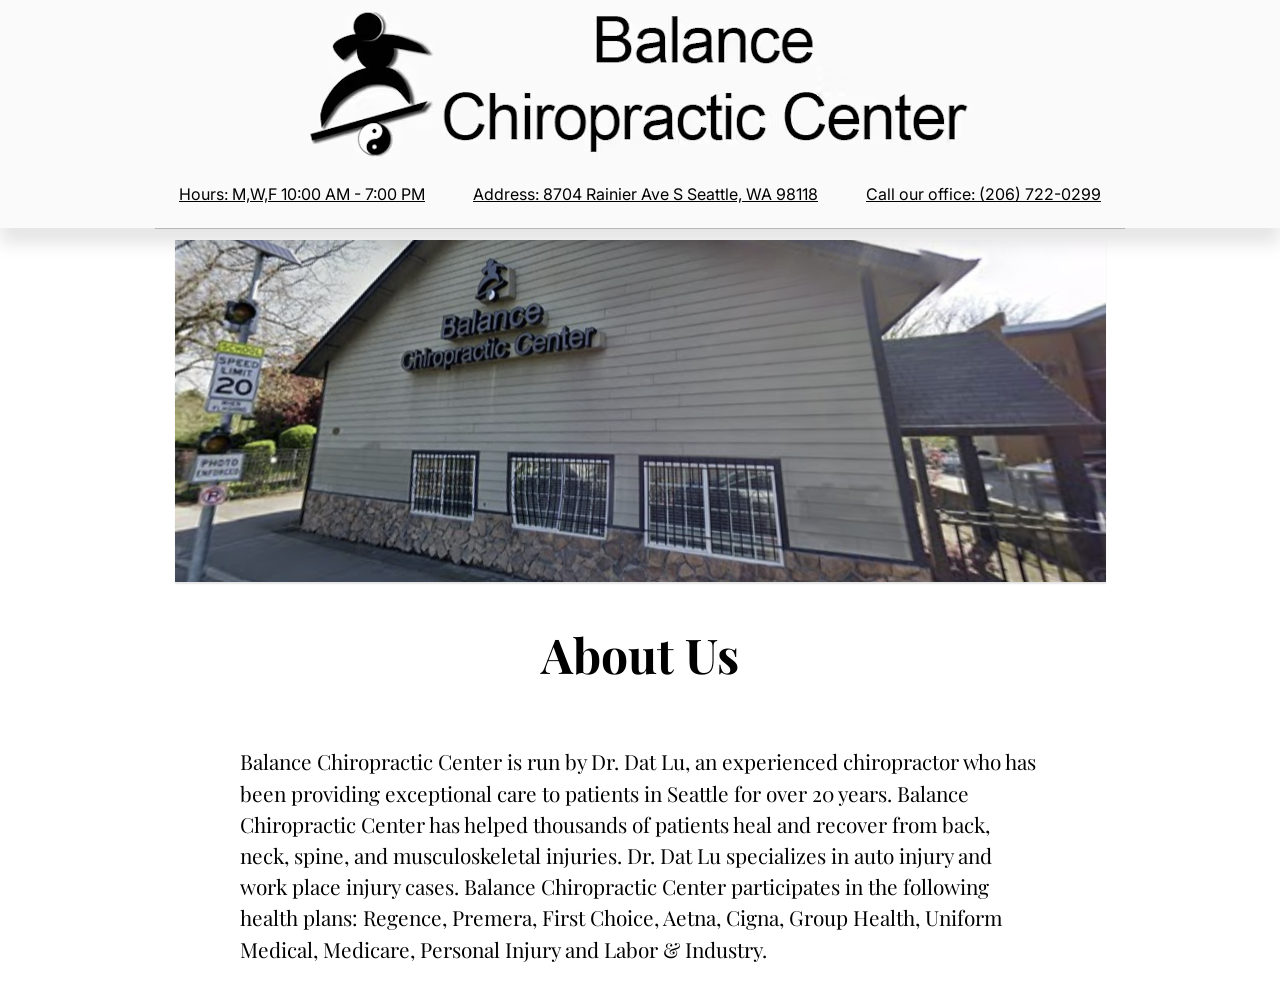
==== index.html @ d93b8939 "Initial" ====
<html lang="en">
  <head>
    <meta charset="utf-8">
    <title>Balance Chiropractic Center</title>
    <link href="https://fonts.googleapis.com/css2?family=Inter:wght@100..900&amp;display=swap" rel="stylesheet">
    <link href="https://fonts.googleapis.com/css2?family=Playfair+Display:ital,wght@0,400..900;1,400..900&display=swap" rel="stylesheet">
    <link rel="stylesheet" href="style.css">
  </head>

  <body>
    <header>
        <nav class="flex-container navbar">
            <a href="index.html">
                <img class="logo" src="img/logo.avif" alt="logo">
            </a>
        </nav>
        <section class="flex-container profile-details">
          <div class="profile-link">
            <a>Hours: M,W,F 10:00 AM - 7:00 PM</a>
          </div>
          <div class="flex-container profile-link">
              <a href="https://www.google.com/maps?ll=47.525082,-122.269839&amp;z=17&amp;t=m&amp;hl=en-
                US&amp;gl=US&amp;mapclient=embed&amp;cid=9637623415479535177" target="_blank">
                Address: 8704 Rainier Ave S Seattle, WA 98118
              </a>
          </div>
          <div class="flex-container profile-link">
            <a href="tel:206-722-0299" target="_blank">
              Call our office: (206) 722-0299
            </a>
          </div>
        </section>
    </header>
    <main>
      <div class="flex-container">
        <img class="building" src="img/building.png">
      </div>
      <section class="flex-container more">
        <div class="flex-container about">
          <h1>About Us</h1>
          <p>
            Balance Chiropractic Center is run by Dr. Dat Lu, an experienced chiropractor who has been providing
            exceptional care to patients in Seattle for over 20 years. Balance Chiropractic Center has helped thousands of
            patients heal and recover from back, neck, spine, and musculoskeletal injuries. Dr. Dat Lu specializes in
            auto injury and work place injury cases. Balance Chiropractic Center participates in the following health plans:
            Regence, Premera, First Choice, Aetna, Cigna, Group Health, Uniform Medical, Medicare, Personal Injury and Labor &amp;
            Industry.
          </p>
        </div>
      </section>
    </main>
  </body>
</html>
---- style.css ----
* {
  box-sizing: border-box;
}

body {
  margin: 0;
}

.flex-container {
  flex-direction: column;
  display: flex;
  align-items: center;
}

/* navbar section*/
header {
  z-index: 999;
  background-color: #fafafa;
  width: 100%;
  height: 10rem;
  position: fixed;
  top: 0;
  left: 0;

}

.navbar {
  height: 10rem;
  justify-content: center;
  align-items: center;
}

h1 {
  font-size: 3em;
}

.profile-details {
  background-color: #fafafa;
  flex-direction: row;
  margin: 0;
  box-shadow: 0 1em 1em rgb(0 0 0 / 10%);
  height: fit-content;
  justify-content: center;
}

.profile-details .profile-link {
  padding: 1.5em;
  box-shadow: 0px 1px 0px rgb(0 0 0 / 20%);
  font-family: "Inter", sans-serif;

}

.profile-link a {
  text-decoration: underline;
  color: black;
}

.about {
  font-family: "Playfair Display", serif;
  flex-direction: column;
  width: 50em;
}

.building {
  margin-top: 15em;
  object-fit: cover;
  box-shadow: 0 .1rem .08rem rgb(0 0 0 / 10%);
}

p {
  font-size: 1.3em;
  line-height: 1.5em;
}
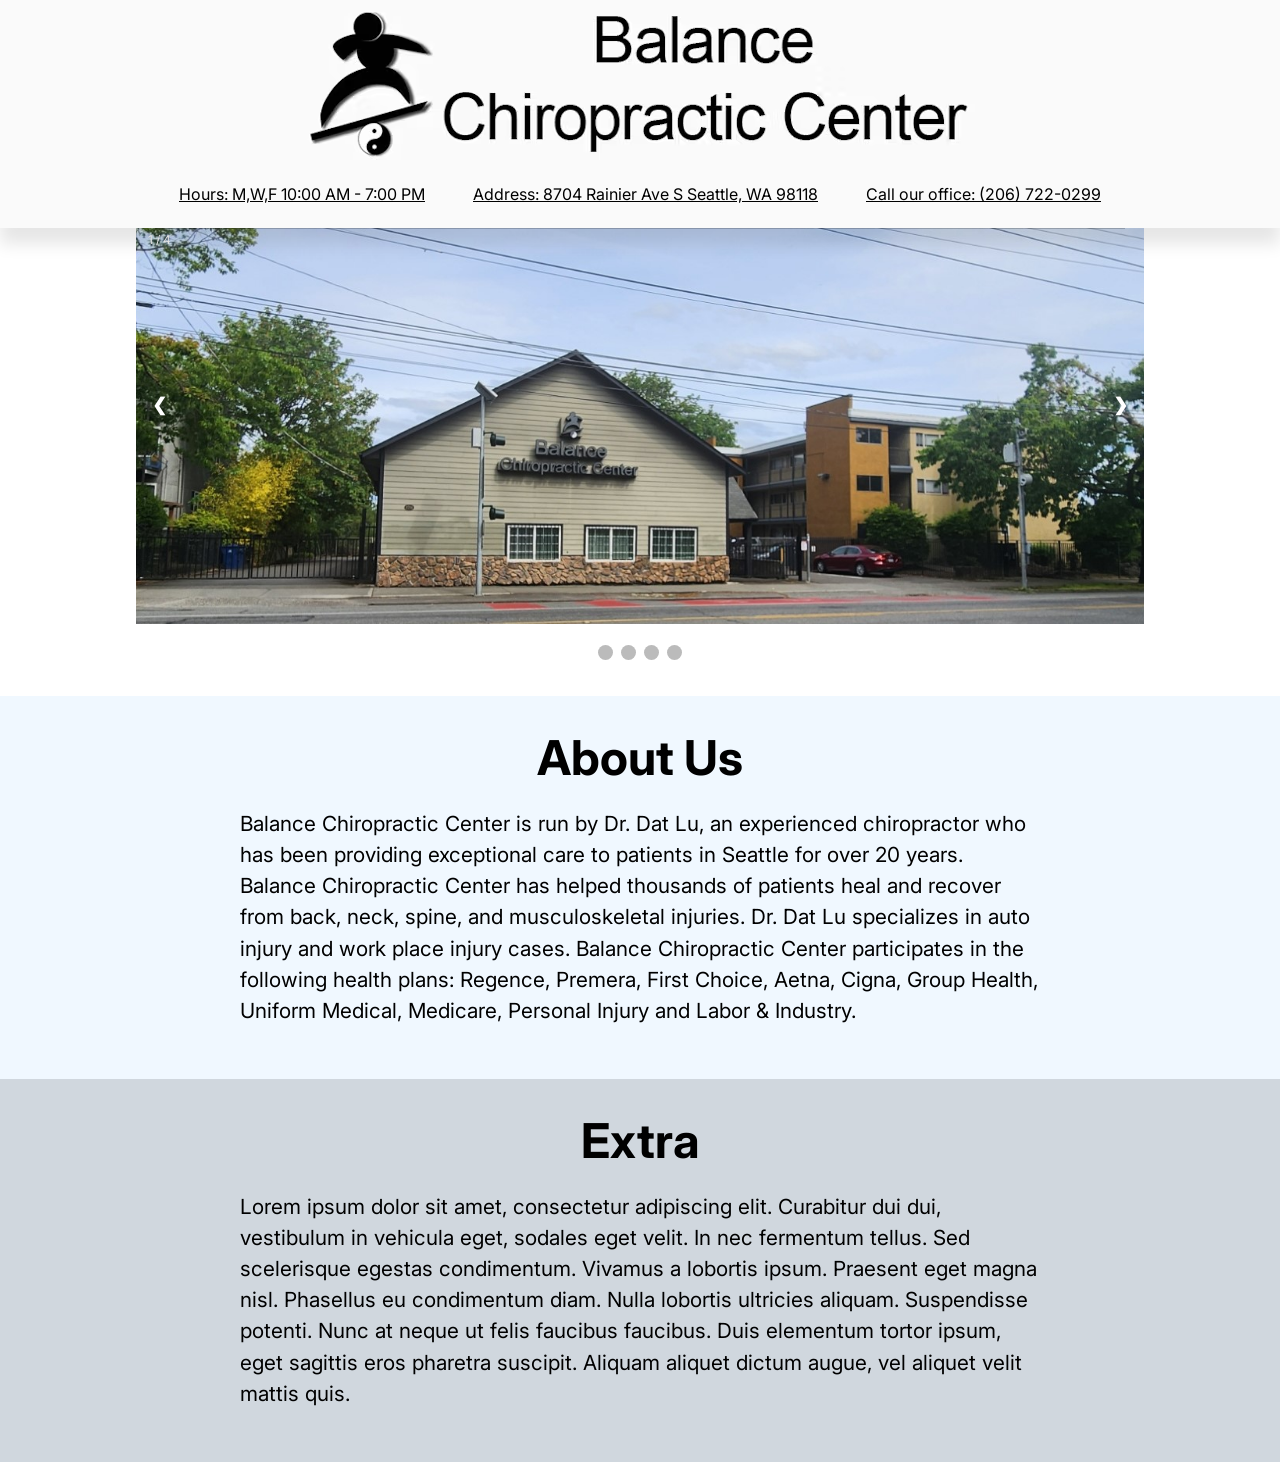
==== commit 20353ffe: "images and style" ====
--- a/index.html
+++ b/index.html
@@ -5,6 +5,8 @@
     <link href="https://fonts.googleapis.com/css2?family=Inter:wght@100..900&amp;display=swap" rel="stylesheet">
     <link href="https://fonts.googleapis.com/css2?family=Playfair+Display:ital,wght@0,400..900;1,400..900&display=swap" rel="stylesheet">
     <link rel="stylesheet" href="style.css">
+    <script src="index.js"></script>
+
   </head>
 
   <body>
@@ -32,8 +34,42 @@
         </section>
     </header>
     <main>
-      <div class="flex-container">
-        <img class="building" src="img/building.png">
+      <!-- Slideshow container -->
+      <div class="slideshow-container">
+
+        <!-- Full-width images with number and caption text -->
+        <div class="mySlides fade">
+          <div class="numbertext">1 / 4</div>
+          <img src="img/office1.jpg" style="width:100%">
+        </div>
+
+        <div class="mySlides fade hidden">
+          <div class="numbertext">2 / 4</div>
+          <img src="img/reception.jpg" style="width:100%">
+        </div>
+
+        <div class="mySlides fade hidden">
+          <div class="numbertext">3 / 4</div>
+          <img src="img//massage_room.jpg" style="width:100%">
+        </div>
+
+        <div class="mySlides fade hidden">
+          <div class="numbertext">4 / 4</div>
+          <img src="img/treatment_room.jpg" style="width:100%">
+        </div>
+
+        <!-- Next and previous buttons -->
+        <a class="prev" onclick="plusSlides(-1)">&#10094;</a>
+        <a class="next" onclick="plusSlides(1)">&#10095;</a>
+      </div>
+      <br>
+
+      <!-- The dots/circles -->
+      <div style="text-align:center">
+        <span class="dot" onclick="currentSlide(1)"></span>
+        <span class="dot" onclick="currentSlide(2)"></span>
+        <span class="dot" onclick="currentSlide(3)"></span>
+        <span class="dot" onclick="currentSlide(4)"></span>
       </div>
       <section class="flex-container more">
         <div class="flex-container about">
@@ -48,6 +84,16 @@
           </p>
         </div>
       </section>
+
+      <section class="flex-container extra">
+        <div class="flex-container about">
+          <h1>Extra</h1>
+          <p>
+            Lorem ipsum dolor sit amet, consectetur adipiscing elit. Curabitur dui dui, vestibulum in vehicula eget, sodales eget velit. In nec fermentum tellus. Sed scelerisque egestas condimentum. Vivamus a lobortis ipsum. Praesent eget magna nisl. Phasellus eu condimentum diam. Nulla lobortis ultricies aliquam. Suspendisse potenti. Nunc at neque ut felis faucibus faucibus. Duis elementum tortor ipsum, eget sagittis eros pharetra suscipit. Aliquam aliquet dictum augue, vel aliquet velit mattis quis.
+          </p>
+        </div>
+      </section>
+
     </main>
   </body>
 </html>
--- a/style.css
+++ b/style.css
@@ -1,5 +1,6 @@
 * {
   box-sizing: border-box;
+  font-family: "Inter", sans-serif;
 }
 
 body {
@@ -31,7 +32,9 @@
 }
 
 h1 {
+  margin: 0;
   font-size: 3em;
+  text-wrap: nowrap;
 }
 
 .profile-details {
@@ -46,8 +49,6 @@
 .profile-details .profile-link {
   padding: 1.5em;
   box-shadow: 0px 1px 0px rgb(0 0 0 / 20%);
-  font-family: "Inter", sans-serif;
-
 }
 
 .profile-link a {
@@ -55,19 +56,118 @@
   color: black;
 }
 
+.more {
+  margin-top: 2em;
+  padding: 2em;
+  background-color: aliceblue;
+}
+
+.extra {
+  padding: 2em;
+  background-color: rgb(208, 215, 222);
+}
+
 .about {
-  font-family: "Playfair Display", serif;
   flex-direction: column;
   width: 50em;
-}
-
-.building {
-  margin-top: 15em;
-  object-fit: cover;
-  box-shadow: 0 .1rem .08rem rgb(0 0 0 / 10%);
 }
 
 p {
   font-size: 1.3em;
   line-height: 1.5em;
-}+}
+
+/* Slideshow container */
+.slideshow-container {
+  max-width: 63em;
+  height: 22em;
+  position: relative;
+  margin: auto;
+  margin-top: 14em;
+  margin-bottom: 3em;
+}
+
+
+.mySlides img {
+  object-fit: cover;
+  height: 25em;
+}
+
+
+/* Next & previous buttons */
+.prev, .next {
+  cursor: pointer;
+  position: absolute;
+  top: 50%;
+  width: auto;
+  margin-top: -22px;
+  padding: 16px;
+  color: white;
+  font-weight: bold;
+  font-size: 18px;
+  transition: 0.6s ease;
+  border-radius: 0 3px 3px 0;
+  user-select: none;
+}
+
+/* Position the "next button" to the right */
+.next {
+  right: 0;
+  border-radius: 3px 0 0 3px;
+}
+
+/* On hover, add a black background color with a little bit see-through */
+.prev:hover, .next:hover {
+  background-color: rgba(0,0,0,0.8);
+}
+
+/* Caption text */
+.text {
+  color: #f2f2f2;
+  font-size: 15px;
+  padding: 8px 12px;
+  position: absolute;
+  bottom: 8px;
+  width: 100%;
+  text-align: center;
+}
+
+/* Number text (1/3 etc) */
+.numbertext {
+  color: #f2f2f2;
+  font-size: 12px;
+  padding: 8px 12px;
+  position: absolute;
+  top: 0;
+}
+
+/* The dots/bullets/indicators */
+.dot {
+  cursor: pointer;
+  height: 15px;
+  width: 15px;
+  margin: 0 2px;
+  background-color: #bbb;
+  border-radius: 50%;
+  display: inline-block;
+  transition: background-color 0.6s ease;
+}
+
+.active, .dot:hover {
+  background-color: #717171;
+}
+
+.hidden {
+  display: none;
+}
+/* Fading animation */
+.fade {
+  animation-name: fade;
+  animation-duration: 1.5s;
+}
+
+@keyframes fade {
+  from {opacity: .4}
+  to {opacity: 1}
+}
+
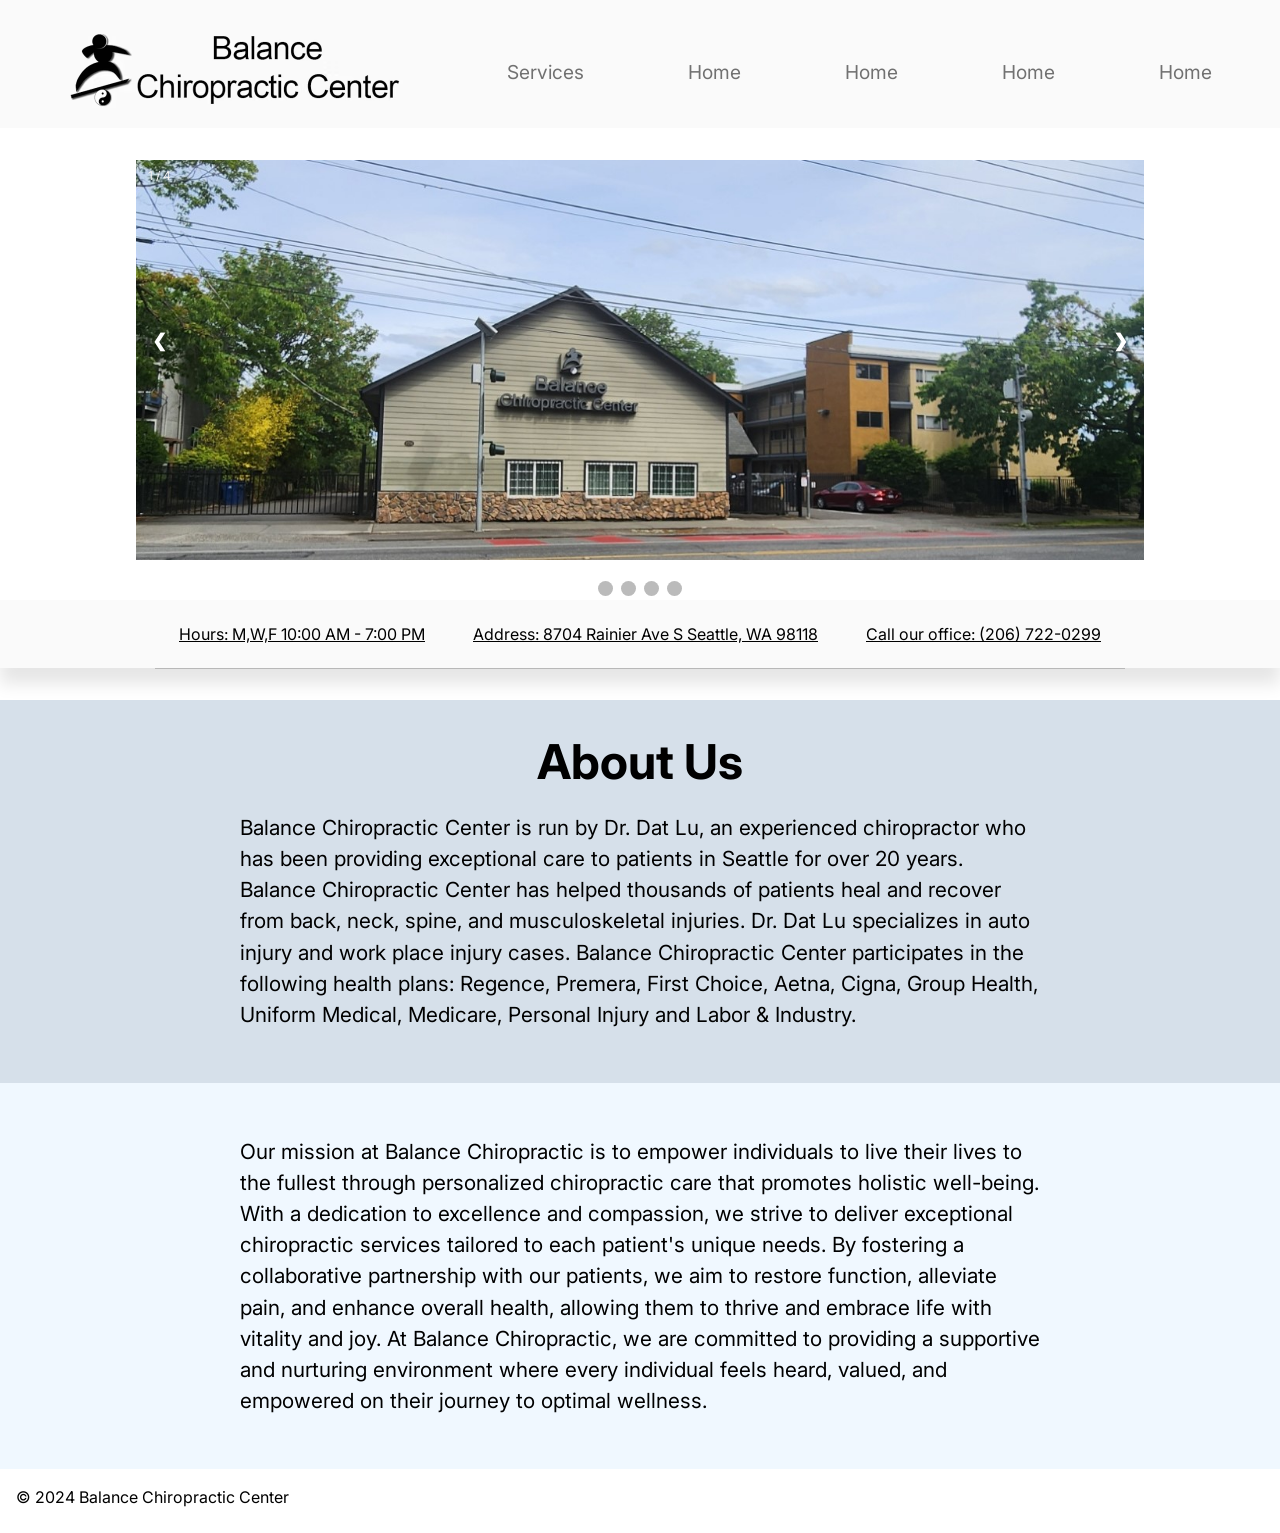
==== commit 753cb933: "pages" ====
--- a/index.html
+++ b/index.html
@@ -10,28 +10,29 @@
   </head>
 
   <body>
-    <header>
-        <nav class="flex-container navbar">
-            <a href="index.html">
-                <img class="logo" src="img/logo.avif" alt="logo">
-            </a>
-        </nav>
-        <section class="flex-container profile-details">
-          <div class="profile-link">
-            <a>Hours: M,W,F 10:00 AM - 7:00 PM</a>
-          </div>
-          <div class="flex-container profile-link">
-              <a href="https://www.google.com/maps?ll=47.525082,-122.269839&amp;z=17&amp;t=m&amp;hl=en-
-                US&amp;gl=US&amp;mapclient=embed&amp;cid=9637623415479535177" target="_blank">
-                Address: 8704 Rainier Ave S Seattle, WA 98118
-              </a>
-          </div>
-          <div class="flex-container profile-link">
-            <a href="tel:206-722-0299" target="_blank">
-              Call our office: (206) 722-0299
-            </a>
-          </div>
-        </section>
+    <header class="flex-container">
+      <nav class="flex-container navbar">
+        <div class="flex-container">
+          <a href="index.html">
+            <img class="logo" src="img/logo.avif" alt="logo">
+          </a>
+        </div>
+        <div class="nav">
+          <a href="about.html">Services</a>
+        </div>
+        <div class="nav">
+          <a href="google.com">Home</a>
+        </div>
+        <div class="nav">
+          <a href="google.com">Home</a>
+        </div>
+        <div class="nav">
+          <a href="google.com">Home</a>
+        </div>
+        <div class="nav">
+          <a href="google.com">Home</a>
+        </div>
+      </nav>
     </header>
     <main>
       <!-- Slideshow container -->
@@ -71,6 +72,22 @@
         <span class="dot" onclick="currentSlide(3)"></span>
         <span class="dot" onclick="currentSlide(4)"></span>
       </div>
+      <section class="flex-container profile-details">
+        <div class="profile-link">
+          <a>Hours: M,W,F 10:00 AM - 7:00 PM</a>
+        </div>
+        <div class="flex-container profile-link">
+            <a href="https://www.google.com/maps?ll=47.525082,-122.269839&amp;z=17&amp;t=m&amp;hl=en-
+              US&amp;gl=US&amp;mapclient=embed&amp;cid=9637623415479535177" target="_blank">
+              Address: 8704 Rainier Ave S Seattle, WA 98118
+            </a>
+        </div>
+        <div class="flex-container profile-link">
+          <a href="tel:206-722-0299" target="_blank">
+            Call our office: (206) 722-0299
+          </a>
+        </div>
+      </section>
       <section class="flex-container more">
         <div class="flex-container about">
           <h1>About Us</h1>
@@ -87,13 +104,20 @@
 
       <section class="flex-container extra">
         <div class="flex-container about">
-          <h1>Extra</h1>
           <p>
-            Lorem ipsum dolor sit amet, consectetur adipiscing elit. Curabitur dui dui, vestibulum in vehicula eget, sodales eget velit. In nec fermentum tellus. Sed scelerisque egestas condimentum. Vivamus a lobortis ipsum. Praesent eget magna nisl. Phasellus eu condimentum diam. Nulla lobortis ultricies aliquam. Suspendisse potenti. Nunc at neque ut felis faucibus faucibus. Duis elementum tortor ipsum, eget sagittis eros pharetra suscipit. Aliquam aliquet dictum augue, vel aliquet velit mattis quis.
+            Our mission at Balance Chiropractic is to empower individuals to live their lives to the fullest through personalized 
+            chiropractic care that promotes holistic well-being. With a dedication to excellence and compassion, we strive to deliver 
+            exceptional chiropractic services tailored to each patient's unique needs. By fostering a collaborative partnership with our
+            patients, we aim to restore function, alleviate pain, and enhance overall health, allowing them to thrive and embrace life with
+            vitality and joy. At Balance Chiropractic, we are committed to providing a supportive and nurturing environment where every 
+            individual feels heard, valued, and empowered on their journey to optimal wellness.
           </p>
         </div>
       </section>
 
     </main>
   </body>
+  <footer>
+    <p>&copy 2024 Balance Chiropractic Center</p>
+  </footer>
 </html>
--- a/style.css
+++ b/style.css
@@ -18,17 +18,32 @@
   z-index: 999;
   background-color: #fafafa;
   width: 100%;
-  height: 10rem;
-  position: fixed;
+  height: 8rem;
+  position: relative;
   top: 0;
   left: 0;
-
+  padding: 1em;
+  align-items: center;
+  justify-content: center;
 }
 
 .navbar {
-  height: 10rem;
-  justify-content: center;
+  height: 8rem;
+  width: inherit;
+  flex-direction: row;
+  justify-content: space-around;
   align-items: center;
+}
+
+nav {
+  margin-bottom: -1em;
+}
+
+.nav a {
+  align-self: flex-end;
+  color: #717171;
+  text-decoration: none;
+  font-size: 1.2em;
 }
 
 h1 {
@@ -37,6 +52,10 @@
   text-wrap: nowrap;
 }
 
+h2 {
+  margin-top: 1em;
+}
+
 .profile-details {
   background-color: #fafafa;
   flex-direction: row;
@@ -59,19 +78,43 @@
 .more {
   margin-top: 2em;
   padding: 2em;
-  background-color: aliceblue;
+  background-color: rgb(214, 224, 234);
+}
+
+.logo {
+  margin-top: .5em;
+  margin-bottom: 1em;
+  height: 5em;
 }
 
 .extra {
   padding: 2em;
-  background-color: rgb(208, 215, 222);
+  background-color: aliceblue;
 }
 
 .about {
   flex-direction: column;
   width: 50em;
-}
-
+  align-self: center;
+}
+
+.services {
+  flex-direction: row;
+  flex-wrap: wrap;
+  width: 50em;
+}
+
+.services h2 {
+  font-size: 2em;
+}
+
+.services h2, .services p{
+  margin-bottom: 0;
+}
+
+.services-group {
+  flex-direction: row;
+}
 p {
   font-size: 1.3em;
   line-height: 1.5em;
@@ -83,7 +126,7 @@
   height: 22em;
   position: relative;
   margin: auto;
-  margin-top: 14em;
+  margin-top: 2em;
   margin-bottom: 3em;
 }
 
@@ -171,3 +214,18 @@
   to {opacity: 1}
 }
 
+.page-title {
+  margin-top: 1em;
+}
+
+
+
+footer {
+  height: 3em;
+}
+
+footer p {
+  margin: 1em;
+  font-size: 1em;
+}
+
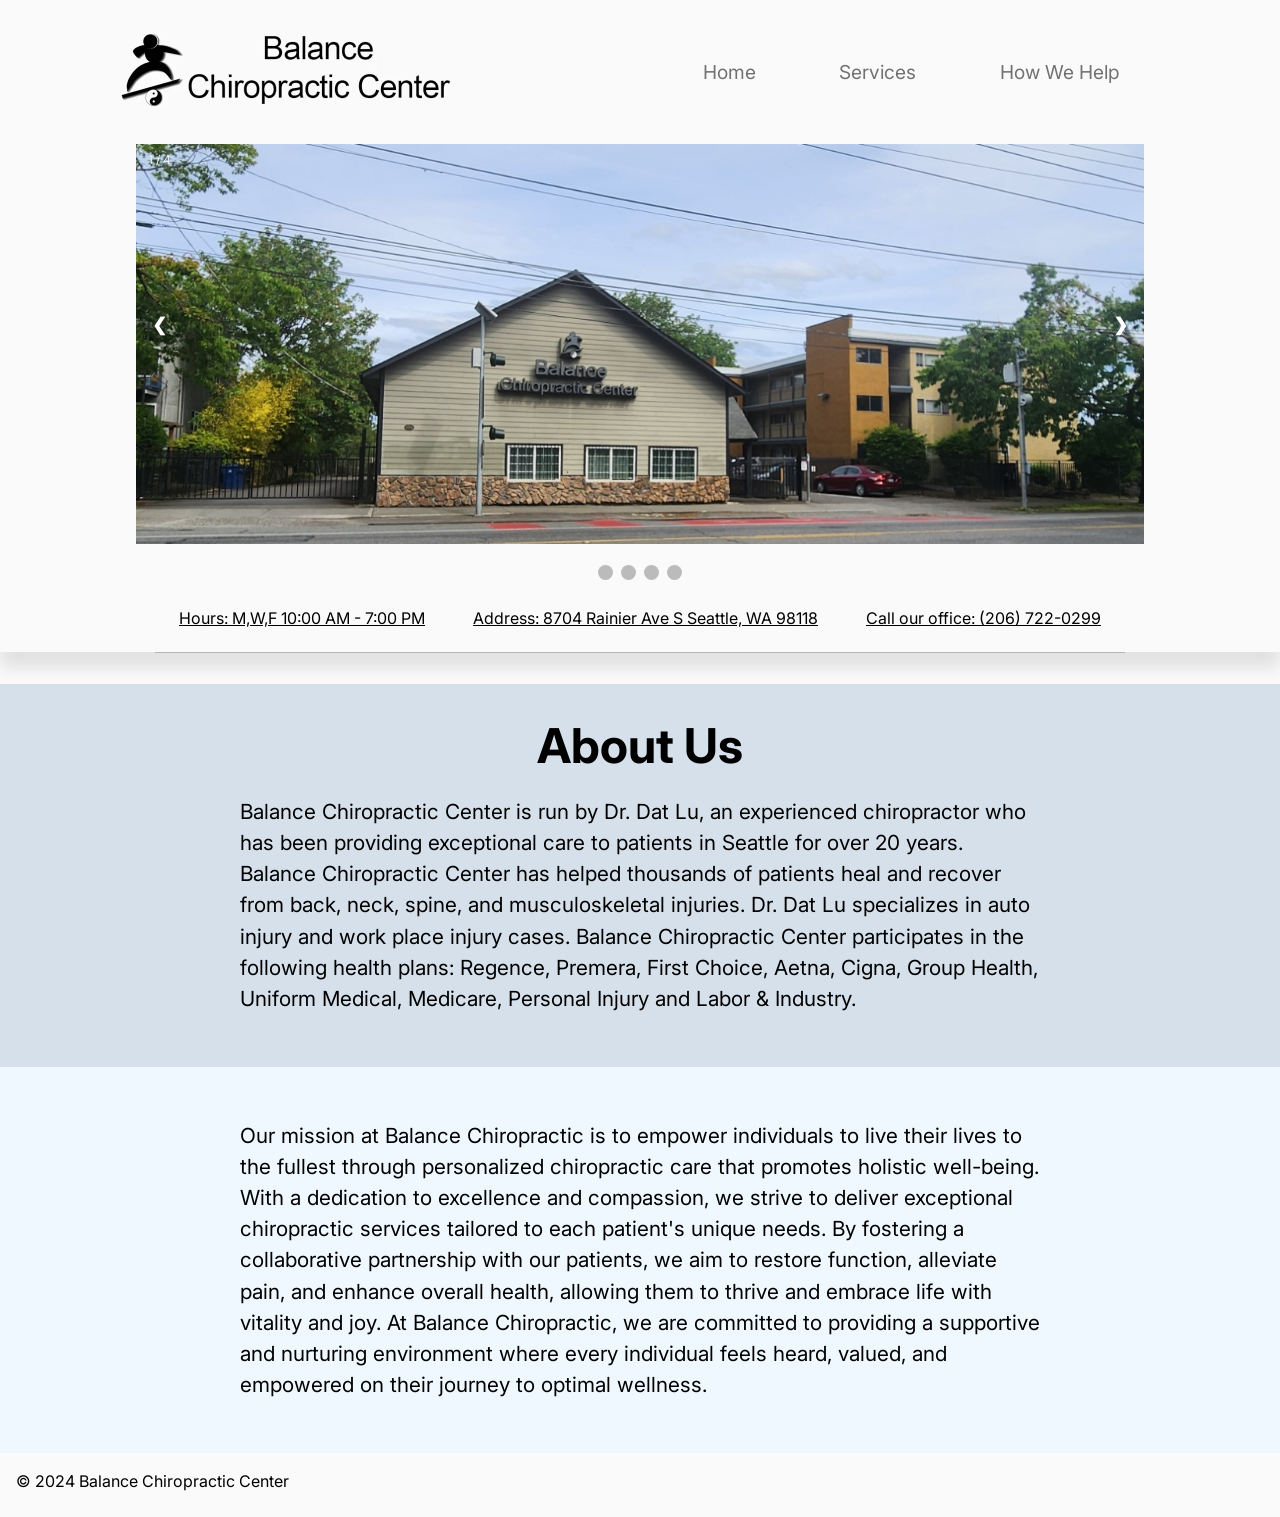
==== commit c79cc610: "added to treatment" ====
--- a/index.html
+++ b/index.html
@@ -17,20 +17,16 @@
             <img class="logo" src="img/logo.avif" alt="logo">
           </a>
         </div>
-        <div class="nav">
-          <a href="about.html">Services</a>
-        </div>
-        <div class="nav">
-          <a href="google.com">Home</a>
-        </div>
-        <div class="nav">
-          <a href="google.com">Home</a>
-        </div>
-        <div class="nav">
-          <a href="google.com">Home</a>
-        </div>
-        <div class="nav">
-          <a href="google.com">Home</a>
+        <div class="flex-container links">
+          <div class="nav">
+            <a href="index.html" src="">Home</a>
+          </div>
+          <div class="nav">
+            <a href="about.html" src="sdjskfdj">Services</a>
+          </div>
+          <div class="nav">
+            <a href="treatment.html">How We Help</a>
+          </div>
         </div>
       </nav>
     </header>
--- a/style.css
+++ b/style.css
@@ -4,6 +4,7 @@
 }
 
 body {
+  background-color: #fafafa;
   margin: 0;
 }
 
@@ -120,13 +121,26 @@
   line-height: 1.5em;
 }
 
+li {
+  font-size: 1.3em;
+}
+
+ul {
+  margin-left: 1em;
+}
+.links {
+  flex-direction: row;
+  width: 31.25em;
+  justify-content: space-around;
+}
+
 /* Slideshow container */
 .slideshow-container {
   max-width: 63em;
   height: 22em;
   position: relative;
   margin: auto;
-  margin-top: 2em;
+  margin-top: 1em;
   margin-bottom: 3em;
 }
 
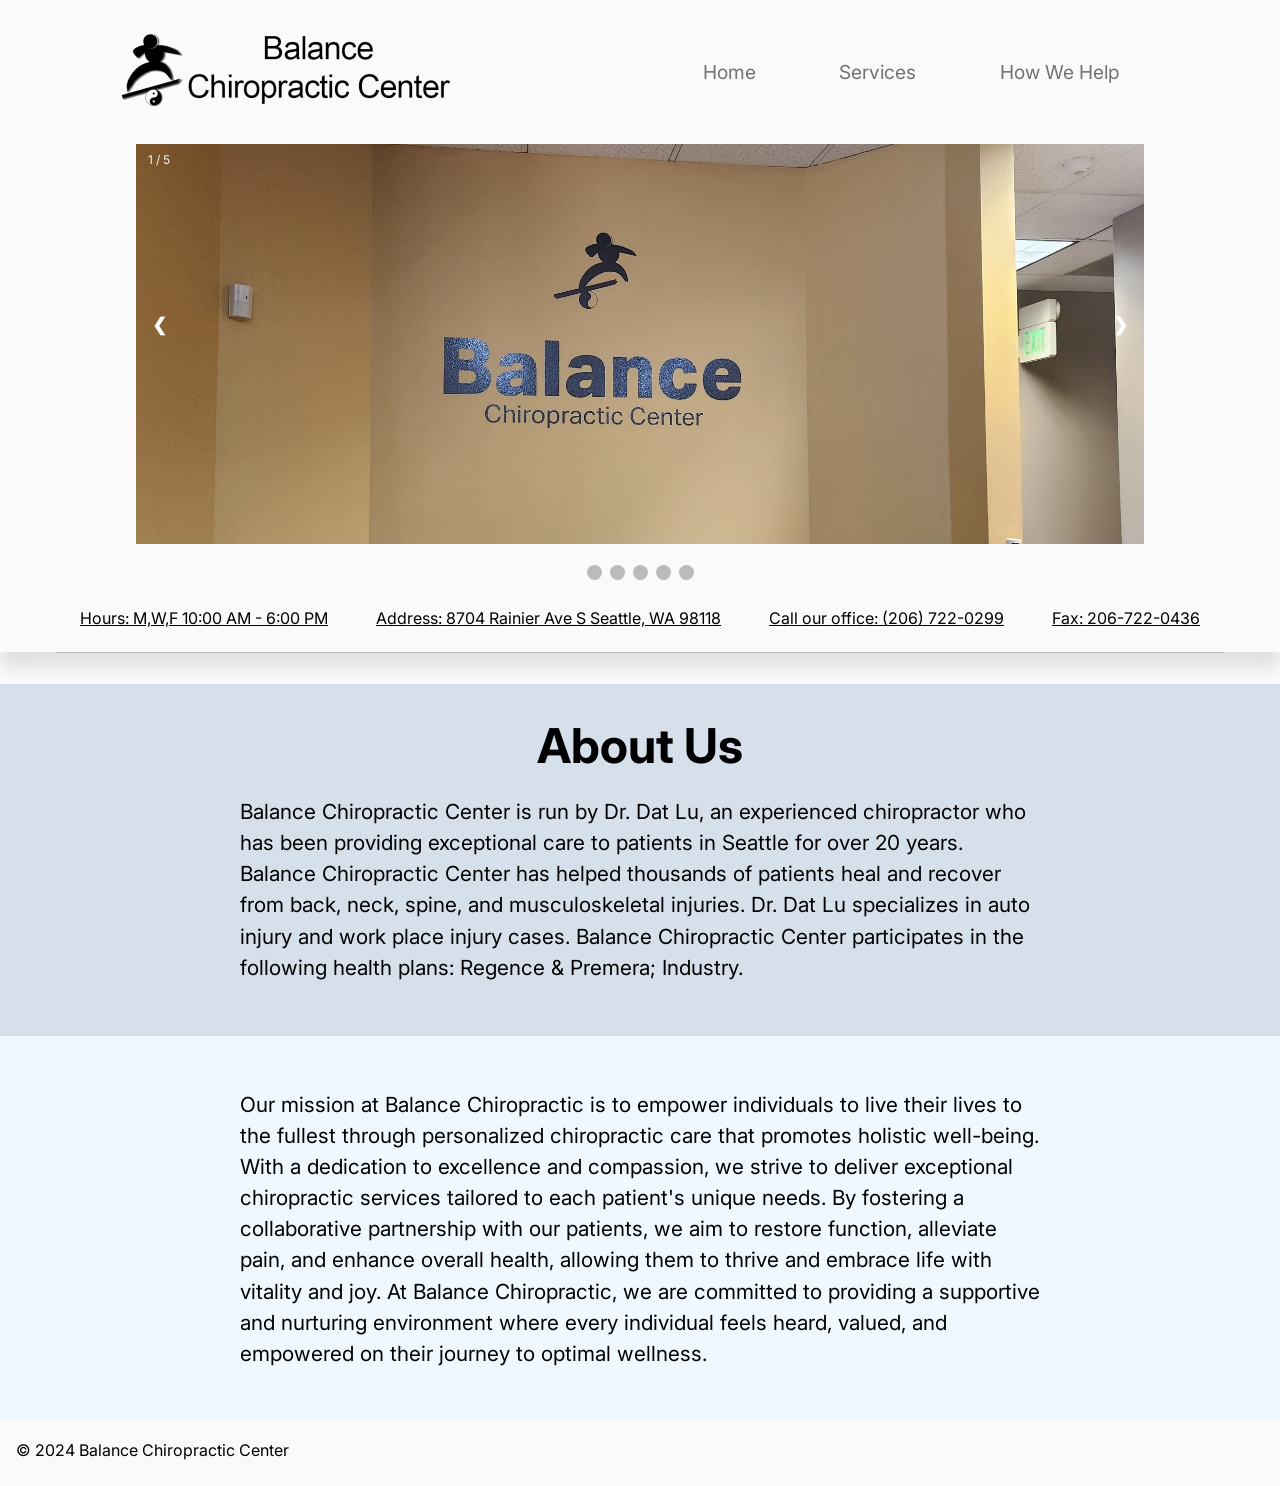
==== commit f8547d7a: "fax, pic, insurance edit" ====
--- a/index.html
+++ b/index.html
@@ -36,22 +36,27 @@
 
         <!-- Full-width images with number and caption text -->
         <div class="mySlides fade">
-          <div class="numbertext">1 / 4</div>
+          <div class="numbertext">1 / 5</div>
+          <img src="img/front_desk.jpg" style="width:100%">
+        </div>
+
+        <div class="mySlides fade hidden">
+          <div class="numbertext">2 / 5</div>
           <img src="img/office1.jpg" style="width:100%">
         </div>
 
         <div class="mySlides fade hidden">
-          <div class="numbertext">2 / 4</div>
+          <div class="numbertext">3 / 5</div>
           <img src="img/reception.jpg" style="width:100%">
         </div>
 
         <div class="mySlides fade hidden">
-          <div class="numbertext">3 / 4</div>
-          <img src="img//massage_room.jpg" style="width:100%">
+          <div class="numbertext">4 / 5</div>
+          <img src="img/massage_room.jpg" style="width:100%">
         </div>
 
         <div class="mySlides fade hidden">
-          <div class="numbertext">4 / 4</div>
+          <div class="numbertext">5 / 5</div>
           <img src="img/treatment_room.jpg" style="width:100%">
         </div>
 
@@ -67,10 +72,11 @@
         <span class="dot" onclick="currentSlide(2)"></span>
         <span class="dot" onclick="currentSlide(3)"></span>
         <span class="dot" onclick="currentSlide(4)"></span>
+        <span class="dot" onclick="currentSlide(5)"></span>
       </div>
       <section class="flex-container profile-details">
         <div class="profile-link">
-          <a>Hours: M,W,F 10:00 AM - 7:00 PM</a>
+          <a>Hours: M,W,F 10:00 AM - 6:00 PM</a>
         </div>
         <div class="flex-container profile-link">
             <a href="https://www.google.com/maps?ll=47.525082,-122.269839&amp;z=17&amp;t=m&amp;hl=en-
@@ -83,6 +89,9 @@
             Call our office: (206) 722-0299
           </a>
         </div>
+        <div class="profile-link">
+          <a href="tel:206-722-0436">Fax: 206-722-0436</a>
+        </div>
       </section>
       <section class="flex-container more">
         <div class="flex-container about">
@@ -92,7 +101,7 @@
             exceptional care to patients in Seattle for over 20 years. Balance Chiropractic Center has helped thousands of
             patients heal and recover from back, neck, spine, and musculoskeletal injuries. Dr. Dat Lu specializes in
             auto injury and work place injury cases. Balance Chiropractic Center participates in the following health plans:
-            Regence, Premera, First Choice, Aetna, Cigna, Group Health, Uniform Medical, Medicare, Personal Injury and Labor &amp;
+            Regence &amp Premera;
             Industry.
           </p>
         </div>
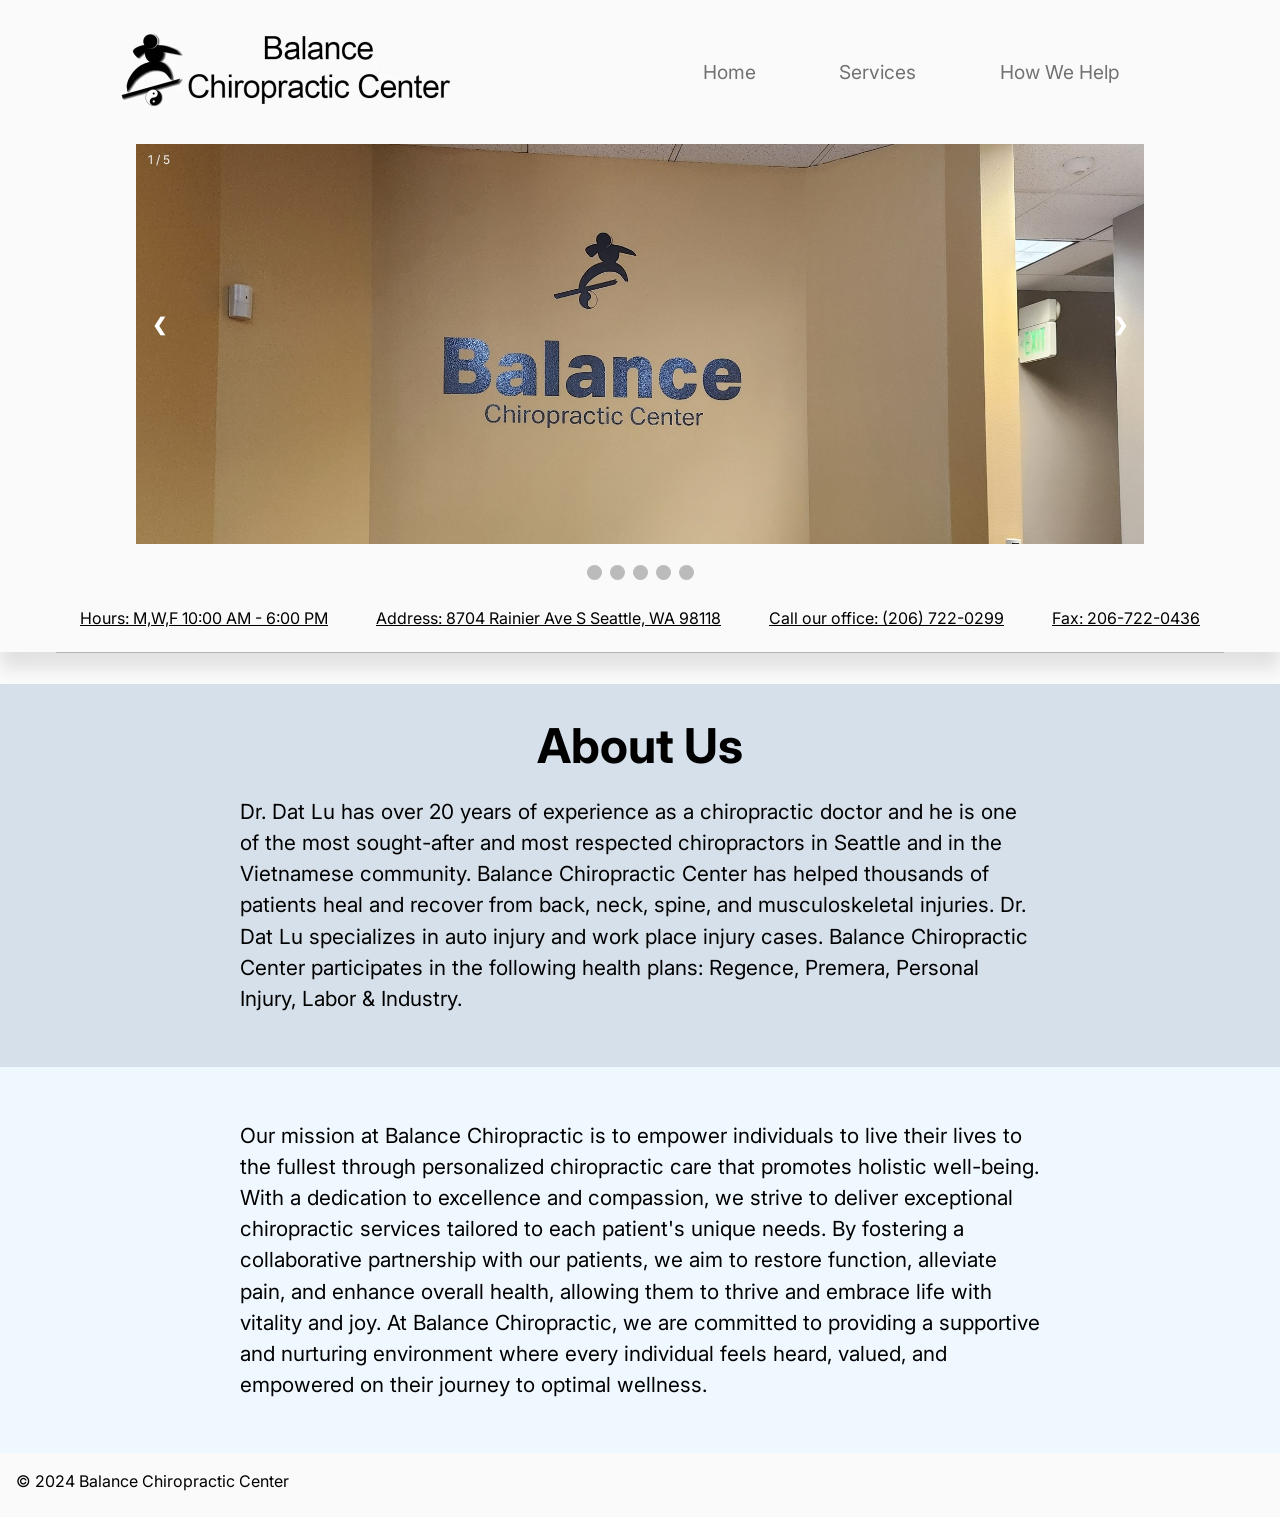
==== commit 2d2718a5: "images" ====
--- a/index.html
+++ b/index.html
@@ -97,12 +97,11 @@
         <div class="flex-container about">
           <h1>About Us</h1>
           <p>
-            Balance Chiropractic Center is run by Dr. Dat Lu, an experienced chiropractor who has been providing
-            exceptional care to patients in Seattle for over 20 years. Balance Chiropractic Center has helped thousands of
+            Dr. Dat Lu has over 20 years of experience as a chiropractic doctor and he is one of the most sought-after and 
+            most respected chiropractors in Seattle and in the Vietnamese community. Balance Chiropractic Center has helped thousands of
             patients heal and recover from back, neck, spine, and musculoskeletal injuries. Dr. Dat Lu specializes in
             auto injury and work place injury cases. Balance Chiropractic Center participates in the following health plans:
-            Regence &amp Premera;
-            Industry.
+            Regence, Premera, Personal Injury, Labor &amp Industry.
           </p>
         </div>
       </section>
--- a/style.css
+++ b/style.css
@@ -102,7 +102,7 @@
 .services {
   flex-direction: row;
   flex-wrap: wrap;
-  width: 50em;
+  width: 60em;
 }
 
 .services h2 {
@@ -113,21 +113,28 @@
   margin-bottom: 0;
 }
 
-.services-group {
-  flex-direction: row;
-}
+.service-group {
+  flex-direction: row;
+  padding: 1em;
+}
+
+.service-name {
+  margin: 2em;
+}
+
+.service-name h2 {
+  margin: 1em;
+}
+
 p {
   font-size: 1.3em;
   line-height: 1.5em;
 }
 
 li {
-  font-size: 1.3em;
-}
-
-ul {
-  margin-left: 1em;
-}
+  font-size: 1.2em;
+}
+
 .links {
   flex-direction: row;
   width: 31.25em;
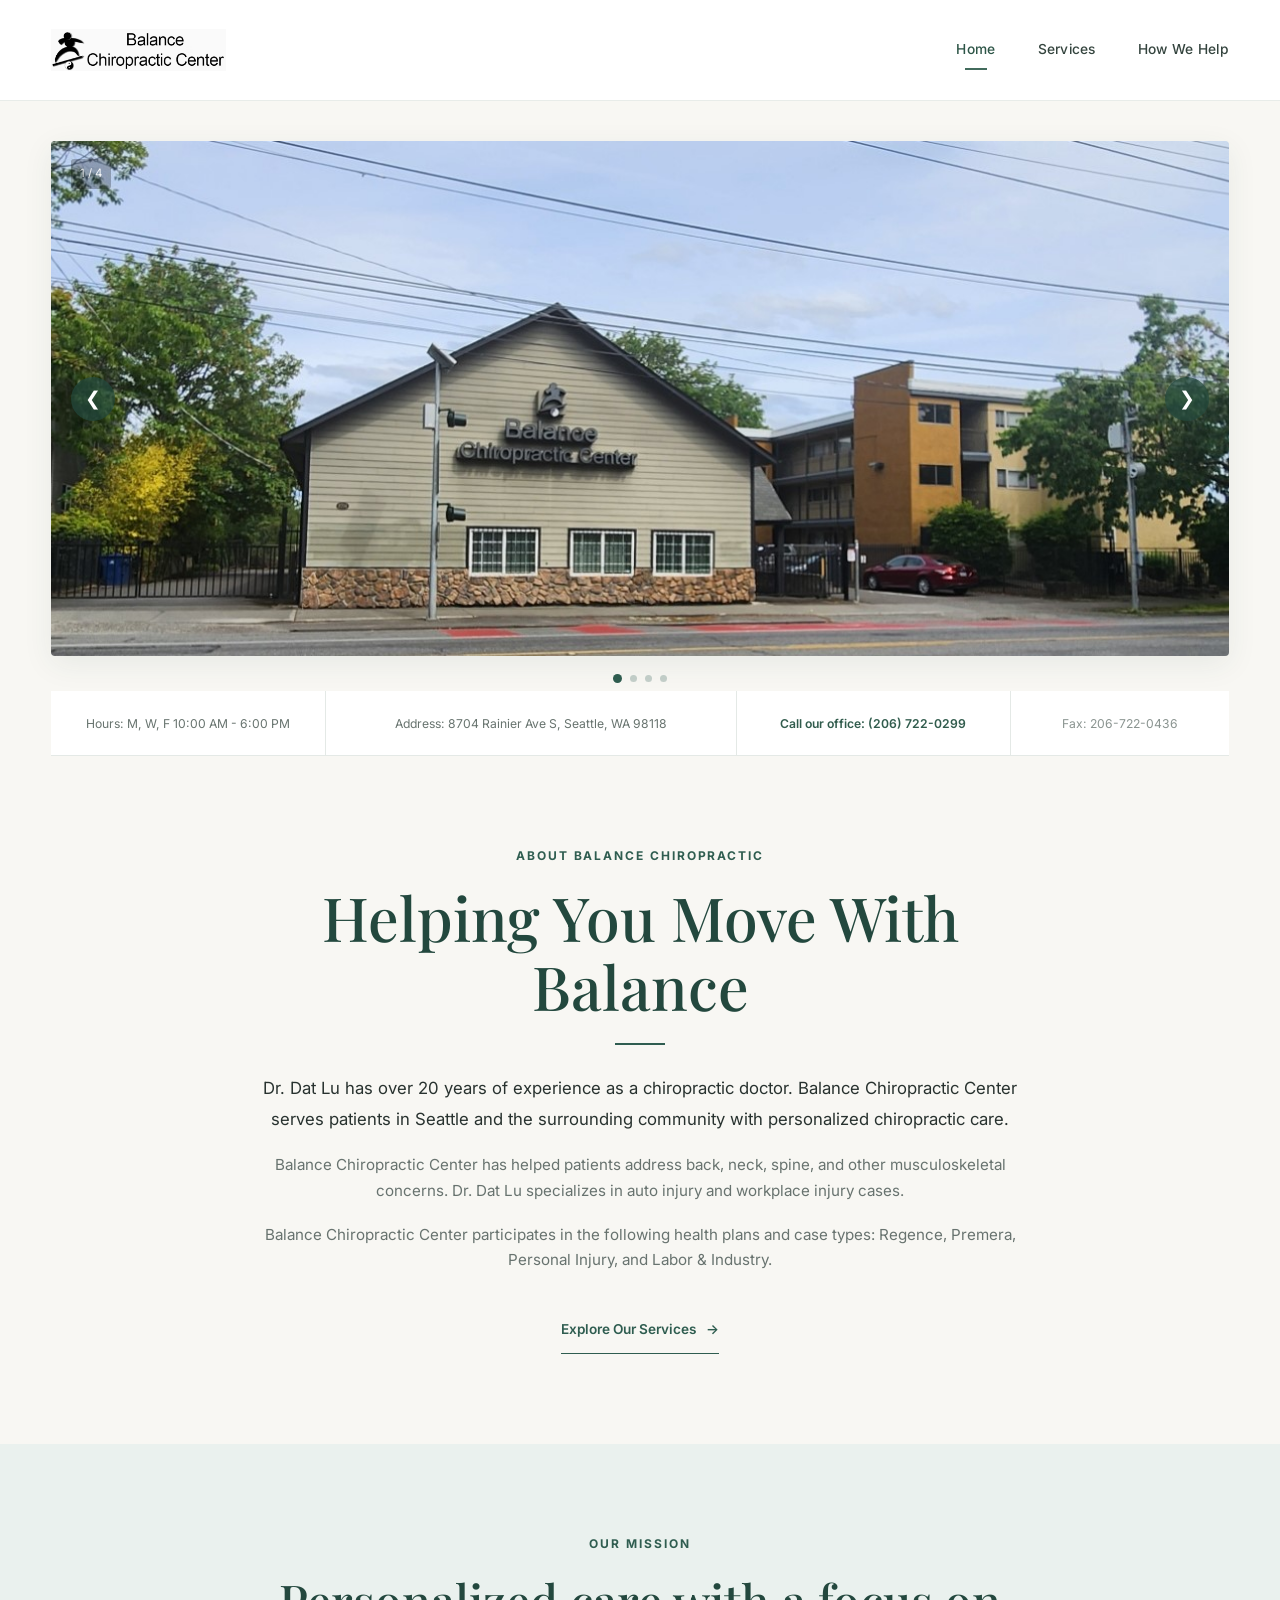
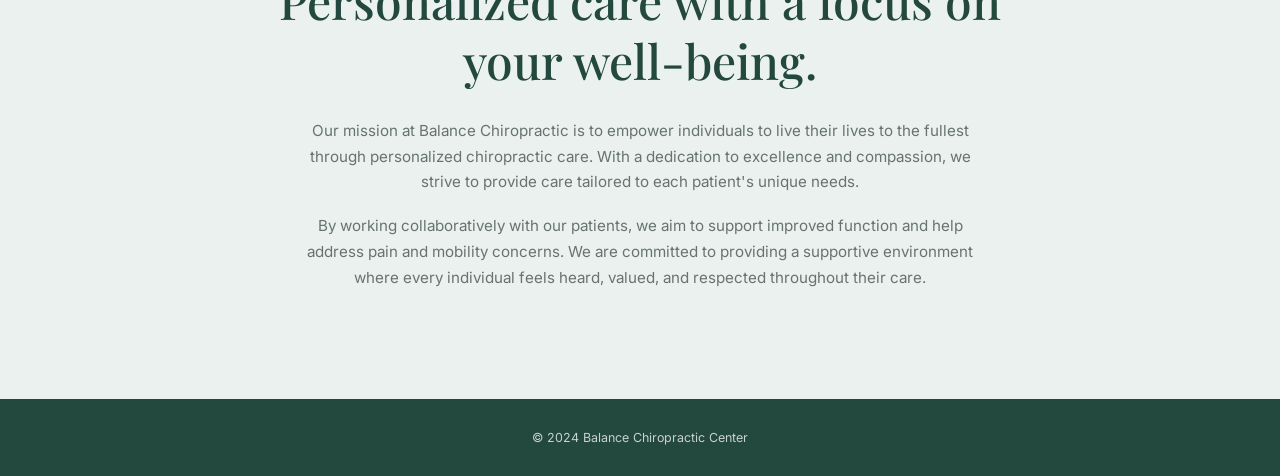
==== commit 66e75bef: "changes to styling" ====
--- a/index.html
+++ b/index.html
@@ -1,127 +1,247 @@
+<!DOCTYPE html>
 <html lang="en">
   <head>
     <meta charset="utf-8">
-    <title>Balance Chiropractic Center</title>
-    <link href="https://fonts.googleapis.com/css2?family=Inter:wght@100..900&amp;display=swap" rel="stylesheet">
-    <link href="https://fonts.googleapis.com/css2?family=Playfair+Display:ital,wght@0,400..900;1,400..900&display=swap" rel="stylesheet">
+    <meta name="viewport" content="width=device-width, initial-scale=1">
+
+    <title>Balance Chiropractic Center | Seattle, WA</title>
+
+    <link
+      href="https://fonts.googleapis.com/css2?family=Inter:wght@100..900&display=swap"
+      rel="stylesheet"
+    >
+    <link
+      href="https://fonts.googleapis.com/css2?family=Playfair+Display:ital,wght@0,400..900;1,400..900&display=swap"
+      rel="stylesheet"
+    >
+
     <link rel="stylesheet" href="style.css">
-    <script src="index.js"></script>
-
+    <script src="index.js" defer></script>
   </head>
 
   <body>
-    <header class="flex-container">
-      <nav class="flex-container navbar">
-        <div class="flex-container">
-          <a href="index.html">
-            <img class="logo" src="img/logo.avif" alt="logo">
-          </a>
-        </div>
-        <div class="flex-container links">
+    <header>
+      <nav class="navbar">
+        <a href="index.html">
+          <img
+            class="logo"
+            src="img/logo.avif"
+            alt="Balance Chiropractic Center"
+          >
+        </a>
+
+        <div class="links">
           <div class="nav">
-            <a href="index.html" src="">Home</a>
-          </div>
+            <a href="index.html" aria-current="page">Home</a>
+          </div>
+
           <div class="nav">
-            <a href="about.html" src="sdjskfdj">Services</a>
-          </div>
+            <a href="about.html">Services</a>
+          </div>
+
           <div class="nav">
             <a href="treatment.html">How We Help</a>
           </div>
         </div>
       </nav>
     </header>
+
     <main>
-      <!-- Slideshow container -->
-      <div class="slideshow-container">
-
-        <!-- Full-width images with number and caption text -->
-        <div class="mySlides fade">
-          <div class="numbertext">1 / 5</div>
-          <img src="img/front_desk.jpg" style="width:100%">
-        </div>
-
-        <div class="mySlides fade hidden">
-          <div class="numbertext">2 / 5</div>
-          <img src="img/office1.jpg" style="width:100%">
-        </div>
-
-        <div class="mySlides fade hidden">
-          <div class="numbertext">3 / 5</div>
-          <img src="img/reception.jpg" style="width:100%">
-        </div>
-
-        <div class="mySlides fade hidden">
-          <div class="numbertext">4 / 5</div>
-          <img src="img/massage_room.jpg" style="width:100%">
-        </div>
-
-        <div class="mySlides fade hidden">
-          <div class="numbertext">5 / 5</div>
-          <img src="img/treatment_room.jpg" style="width:100%">
-        </div>
-
-        <!-- Next and previous buttons -->
-        <a class="prev" onclick="plusSlides(-1)">&#10094;</a>
-        <a class="next" onclick="plusSlides(1)">&#10095;</a>
-      </div>
-      <br>
-
-      <!-- The dots/circles -->
-      <div style="text-align:center">
-        <span class="dot" onclick="currentSlide(1)"></span>
-        <span class="dot" onclick="currentSlide(2)"></span>
-        <span class="dot" onclick="currentSlide(3)"></span>
-        <span class="dot" onclick="currentSlide(4)"></span>
-        <span class="dot" onclick="currentSlide(5)"></span>
-      </div>
-      <section class="flex-container profile-details">
-        <div class="profile-link">
-          <a>Hours: M,W,F 10:00 AM - 6:00 PM</a>
-        </div>
-        <div class="flex-container profile-link">
-            <a href="https://www.google.com/maps?ll=47.525082,-122.269839&amp;z=17&amp;t=m&amp;hl=en-
-              US&amp;gl=US&amp;mapclient=embed&amp;cid=9637623415479535177" target="_blank">
-              Address: 8704 Rainier Ave S Seattle, WA 98118
-            </a>
-        </div>
-        <div class="flex-container profile-link">
-          <a href="tel:206-722-0299" target="_blank">
+      <!-- Hero / Office Slideshow -->
+      <section class="hero-slideshow" aria-label="Balance Chiropractic Center">
+        <div class="slideshow-container">
+
+          <!-- Slide 1 -->
+          <div class="mySlides fade">
+            <div class="numbertext">1 / 4</div>
+            <img
+              src="img/office1.jpg"
+              alt="Interior of Balance Chiropractic Center"
+            >
+          </div>
+
+          <!-- Slide 2 -->
+          <div class="mySlides fade hidden">
+            <div class="numbertext">2 / 4</div>
+            <img
+              src="img/reception.jpg"
+              alt="Reception area at Balance Chiropractic Center"
+            >
+          </div>
+
+          <!-- Slide 3 -->
+          <div class="mySlides fade hidden">
+            <div class="numbertext">3 / 4</div>
+            <img
+              src="img/massage_room.jpg"
+              alt="Massage therapy room"
+            >
+          </div>
+
+          <!-- Slide 4 -->
+          <div class="mySlides fade hidden">
+            <div class="numbertext">4 / 4</div>
+            <img
+              src="img/treatment_room.jpg"
+              alt="Treatment room at Balance Chiropractic Center"
+            >
+          </div>
+
+          <!-- Previous / Next buttons -->
+          <button
+            class="prev"
+            type="button"
+            onclick="plusSlides(-1)"
+            aria-label="Previous slide"
+          >
+            &#10094;
+          </button>
+
+          <button
+            class="next"
+            type="button"
+            onclick="plusSlides(1)"
+            aria-label="Next slide"
+          >
+            &#10095;
+          </button>
+
+        </div>
+
+        <!-- Slide indicators -->
+        <div class="slideshow-dots" aria-label="Choose a slide">
+          <button
+            class="dot"
+            type="button"
+            onclick="currentSlide(1)"
+            aria-label="Slide 1"
+          ></button>
+
+          <button
+            class="dot"
+            type="button"
+            onclick="currentSlide(2)"
+            aria-label="Slide 2"
+          ></button>
+
+          <button
+            class="dot"
+            type="button"
+            onclick="currentSlide(3)"
+            aria-label="Slide 3"
+          ></button>
+
+          <button
+            class="dot"
+            type="button"
+            onclick="currentSlide(4)"
+            aria-label="Slide 4"
+          ></button>
+        </div>
+      </section>
+
+      <section class="practice-info" aria-label="Practice information">
+        <div class="profile-item">
+          <span>Hours: M, W, F 10:00 AM - 6:00 PM</span>
+        </div>
+
+        <div class="profile-item">
+          <a
+            href="https://www.google.com/maps?ll=47.525082,-122.269839&z=17&t=m&hl=en-US&gl=US&mapclient=embed&cid=9637623415479535177"
+            target="_blank"
+            rel="noopener noreferrer"
+          >
+            Address: 8704 Rainier Ave S, Seattle, WA 98118
+          </a>
+        </div>
+
+        <div class="profile-item">
+          <a href="tel:206-722-0299">
             Call our office: (206) 722-0299
           </a>
         </div>
-        <div class="profile-link">
-          <a href="tel:206-722-0436">Fax: 206-722-0436</a>
-        </div>
-      </section>
-      <section class="flex-container more">
-        <div class="flex-container about">
-          <h1>About Us</h1>
-          <p>
-            Dr. Dat Lu has over 20 years of experience as a chiropractic doctor and he is one of the most sought-after and 
-            most respected chiropractors in Seattle and in the Vietnamese community. Balance Chiropractic Center has helped thousands of
-            patients heal and recover from back, neck, spine, and musculoskeletal injuries. Dr. Dat Lu specializes in
-            auto injury and work place injury cases. Balance Chiropractic Center participates in the following health plans:
-            Regence, Premera, Personal Injury, Labor &amp Industry.
-          </p>
-        </div>
-      </section>
-
-      <section class="flex-container extra">
-        <div class="flex-container about">
-          <p>
-            Our mission at Balance Chiropractic is to empower individuals to live their lives to the fullest through personalized 
-            chiropractic care that promotes holistic well-being. With a dedication to excellence and compassion, we strive to deliver 
-            exceptional chiropractic services tailored to each patient's unique needs. By fostering a collaborative partnership with our
-            patients, we aim to restore function, alleviate pain, and enhance overall health, allowing them to thrive and embrace life with
-            vitality and joy. At Balance Chiropractic, we are committed to providing a supportive and nurturing environment where every 
-            individual feels heard, valued, and empowered on their journey to optimal wellness.
-          </p>
+
+        <div class="profile-item">
+          <a href="tel:206-722-0436">
+            Fax: 206-722-0436
+          </a>
+        </div>
+
+      </section>
+
+      <!-- About Us -->
+      <section class="about-section">
+        <div class="about-content">
+
+          <div class="section-label">
+            About Balance Chiropractic
+          </div>
+
+          <h1>Helping You Move With Balance</h1>
+
+          <p class="about-intro">
+            Dr. Dat Lu has over 20 years of experience as a chiropractic
+            doctor. Balance Chiropractic Center serves patients in Seattle
+            and the surrounding community with personalized chiropractic care.
+          </p>
+
+          <p>
+            Balance Chiropractic Center has helped patients address back,
+            neck, spine, and other musculoskeletal concerns. Dr. Dat Lu
+            specializes in auto injury and workplace injury cases.
+          </p>
+
+          <p>
+            Balance Chiropractic Center participates in the following health
+            plans and case types: Regence, Premera, Personal Injury, and
+            Labor &amp; Industry.
+          </p>
+
+          <a class="section-link" href="about.html">
+            Explore Our Services
+            <span aria-hidden="true">→</span>
+          </a>
+
+        </div>
+      </section>
+
+
+      <!-- Mission -->
+      <section class="mission-section">
+        <div class="mission-content">
+
+          <div class="section-label">
+            Our Mission
+          </div>
+
+          <h2>
+            Personalized care with a focus on your well-being.
+          </h2>
+
+          <p>
+            Our mission at Balance Chiropractic is to empower individuals to
+            live their lives to the fullest through personalized chiropractic
+            care. With a dedication to excellence and compassion, we strive to
+            provide care tailored to each patient's unique needs.
+          </p>
+
+          <p>
+            By working collaboratively with our patients, we aim to support
+            improved function and help address pain and mobility concerns.
+            We are committed to providing a supportive environment where every
+            individual feels heard, valued, and respected throughout their
+            care.
+          </p>
+
         </div>
       </section>
 
     </main>
+
+
+    <footer>
+      <p>&copy; 2024 Balance Chiropractic Center</p>
+    </footer>
+
   </body>
-  <footer>
-    <p>&copy 2024 Balance Chiropractic Center</p>
-  </footer>
 </html>
--- a/style.css
+++ b/style.css
@@ -1,252 +1,1031 @@
+/* =========================
+   Base
+========================= */
+
+:root {
+  --green: #2f5d50;
+  --green-dark: #23483e;
+  --green-light: #eaf1ee;
+  --cream: #f8f7f3;
+  --white: #ffffff;
+  --text: #28322f;
+  --muted: #68736f;
+  --border: #dfe5e1;
+  --shadow: 0 8px 30px rgba(35, 72, 62, 0.08);
+}
+
 * {
   box-sizing: border-box;
+}
+
+html {
+  scroll-behavior: smooth;
+}
+
+body {
+  margin: 0;
+  background: var(--cream);
+  color: var(--text);
   font-family: "Inter", sans-serif;
-}
-
-body {
-  background-color: #fafafa;
-  margin: 0;
+  line-height: 1.7;
+}
+
+a {
+  color: inherit;
+  text-decoration: none;
+}
+
+img {
+  display: block;
+  max-width: 100%;
 }
 
 .flex-container {
-  flex-direction: column;
+  display: flex;
+}
+
+
+/* =========================
+   Header / Navigation
+========================= */
+
+header {
+  width: 100%;
+  background: #ffffff;
+  border-bottom: 1px solid #e8ece9;
+}
+
+.navbar {
+  width: min(1200px, 92%);
+  min-height: 100px;
+  margin: 0 auto;
+
   display: flex;
   align-items: center;
-}
-
-/* navbar section*/
-header {
-  z-index: 999;
-  background-color: #fafafa;
-  width: 100%;
-  height: 8rem;
+  justify-content: space-between;
+}
+
+.navbar > a {
+  display: flex;
+  align-items: center;
+}
+
+.logo {
+  width: 175px;
+  height: auto;
+  display: block;
+}
+
+.links {
+  display: flex;
+  align-items: center;
+  gap: 42px;
+}
+
+.nav {
+  display: flex;
+  align-items: center;
+}
+
+.nav a {
   position: relative;
-  top: 0;
-  left: 0;
-  padding: 1em;
+
+  padding: 10px 0;
+
+  color: #34443e;
+  font-family: "Inter", sans-serif;
+  font-size: 0.86rem;
+  font-weight: 500;
+  letter-spacing: 0.02em;
+
+  transition: color 0.2s ease;
+}
+
+.nav a::after {
+  content: "";
+
+  position: absolute;
+  left: 50%;
+  bottom: 2px;
+
+  width: 0;
+  height: 2px;
+
+  background: #426b5c;
+
+  transform: translateX(-50%);
+  transition: width 0.25s ease;
+}
+
+.nav a:hover {
+  color: #426b5c;
+}
+
+.nav a:hover::after,
+.nav a[aria-current="page"]::after {
+  width: 22px;
+}
+
+.nav a[aria-current="page"] {
+  color: #2d5547;
+}
+
+
+/* =========================
+   Header Responsive
+========================= */
+
+@media (max-width: 700px) {
+
+  .navbar {
+    min-height: auto;
+    padding: 20px 0;
+
+    flex-direction: column;
+    gap: 18px;
+  }
+
+  .logo {
+    width: 155px;
+  }
+
+  .links {
+    gap: 28px;
+  }
+
+  .nav a {
+    font-size: 0.8rem;
+  }
+}
+
+
+@media (max-width: 450px) {
+
+  .navbar {
+    width: 90%;
+  }
+
+  .links {
+    width: 100%;
+    justify-content: center;
+    gap: 20px;
+  }
+
+  .nav a {
+    font-size: 0.75rem;
+  }
+}
+
+/* =========================
+   Practice Information Bar
+========================= */
+
+.practice-info {
+  width: min(1200px, 92%);
+  margin: 0 auto;
+
+  display: grid;
+  grid-template-columns: 1fr 1.5fr 1fr 0.8fr;
+  align-items: center;
+
+  border-bottom: 1px solid #e4e9e6;
+  background: #ffffff;
+}
+
+.profile-item {
+  min-height: 64px;
+
+  display: flex;
   align-items: center;
   justify-content: center;
-}
-
-.navbar {
-  height: 8rem;
-  width: inherit;
-  flex-direction: row;
-  justify-content: space-around;
-  align-items: center;
-}
-
-nav {
-  margin-bottom: -1em;
-}
-
-.nav a {
-  align-self: flex-end;
-  color: #717171;
+
+  padding: 12px 20px;
+
+  color: #68746f;
+  font-size: 0.76rem;
+  line-height: 1.4;
+  text-align: center;
+}
+
+.profile-item + .profile-item {
+  border-left: 1px solid #e4e9e6;
+}
+
+.profile-item a {
+  color: inherit;
   text-decoration: none;
-  font-size: 1.2em;
-}
-
-h1 {
+
+  transition: color 0.2s ease;
+}
+
+.profile-item a:hover {
+  color: #315c4d;
+}
+
+
+/* Phone */
+
+.profile-item:nth-child(3) a {
+  color: #315c4d;
+  font-weight: 600;
+}
+
+.profile-item:nth-child(3) a:hover {
+  color: #23483e;
+}
+
+
+/* Fax */
+
+.profile-item:nth-child(4) {
+  color: #8a9490;
+}
+
+
+/* =========================
+   Practice Info Responsive
+========================= */
+
+@media (max-width: 900px) {
+
+  .practice-info {
+    grid-template-columns: repeat(2, 1fr);
+  }
+
+  .profile-item {
+    min-height: 58px;
+  }
+
+  .profile-item:nth-child(3) {
+    border-left: 0;
+    border-top: 1px solid #e4e9e6;
+  }
+
+  .profile-item:nth-child(4) {
+    border-top: 1px solid #e4e9e6;
+  }
+}
+
+
+@media (max-width: 600px) {
+
+  .practice-info {
+    width: 100%;
+    grid-template-columns: 1fr;
+  }
+
+  .profile-item {
+    min-height: 52px;
+    padding: 10px 15px;
+
+    border-left: 0 !important;
+    border-bottom: 1px solid #e4e9e6;
+  }
+
+  .profile-item:last-child {
+    border-bottom: 0;
+  }
+}
+
+/* =========================
+   Services Section
+========================= */
+
+.more {
+  width: min(1180px, 92%);
+  margin: 0 auto;
+  padding: 80px 0 100px;
+}
+
+.page-title {
+  margin: 0 0 55px;
+  color: var(--green-dark);
+  font-family: "Playfair Display", serif;
+  font-size: clamp(2.5rem, 5vw, 4.2rem);
+  font-weight: 500;
+  line-height: 1.1;
+  text-align: center;
+}
+
+.page-title::after {
+  content: "";
+  display: block;
+  width: 55px;
+  height: 2px;
+  margin: 20px auto 0;
+  background: var(--green);
+}
+
+.services {
+  display: grid;
+  grid-template-columns: repeat(2, minmax(0, 1fr));
+  gap: 28px;
+}
+
+.service-group {
+  flex-direction: column;
+  overflow: hidden;
+  background: var(--white);
+  border: 1px solid var(--border);
+  border-radius: 4px;
+  box-shadow: var(--shadow);
+  transition:
+    transform 0.25s ease,
+    box-shadow 0.25s ease;
+}
+
+.service-group:hover {
+  transform: translateY(-4px);
+  box-shadow: 0 14px 38px rgba(35, 72, 62, 0.12);
+}
+
+.service-name {
+  flex-direction: column;
+}
+
+.service-name h2 {
+  order: 2;
   margin: 0;
-  font-size: 3em;
-  text-wrap: nowrap;
-}
-
-h2 {
-  margin-top: 1em;
-}
-
-.profile-details {
-  background-color: #fafafa;
-  flex-direction: row;
+  padding: 22px 28px 8px;
+  color: var(--green-dark);
+  font-family: "Playfair Display", serif;
+  font-size: 1.55rem;
+  font-weight: 500;
+}
+
+.service-group p {
   margin: 0;
-  box-shadow: 0 1em 1em rgb(0 0 0 / 10%);
-  height: fit-content;
+  padding: 0 28px 28px;
+  color: var(--muted);
+  font-size: 0.92rem;
+}
+
+/* =========================
+   Services Images
+========================= */
+
+.service-name {
+  display: flex;
+  flex-direction: column;
+}
+
+.service-name img {
+  display: block;
+  width: 100%;
+  height: auto;
+  max-width: 100%;
+  object-fit: contain;
+  background: #f3f5f3;
+}
+
+.service-name h2 {
+  order: 2;
+  margin: 0;
+  padding: 22px 28px 8px;
+
+  color: var(--green-dark);
+  font-family: "Playfair Display", serif;
+  font-size: 1.55rem;
+  font-weight: 500;
+}
+
+.service-name img {
+  order: 1;
+}
+
+.services-section {
+  width: min(1180px, 92%);
+  margin: 0 auto;
+  padding: 80px 0 100px;
+}
+
+/* =========================
+   Footer
+========================= */
+
+footer {
+  padding: 28px 20px;
+  background: var(--green-dark);
+  color: rgba(255, 255, 255, 0.75);
+  text-align: center;
+  font-size: 0.78rem;
+}
+
+footer p {
+  margin: 0;
+}
+
+
+/* =========================
+   Responsive
+========================= */
+
+@media (max-width: 800px) {
+  .navbar {
+    min-height: auto;
+    padding: 20px 0;
+    flex-direction: column;
+    gap: 18px;
+  }
+
+  .links {
+    gap: 24px;
+  }
+
+  .profile-details {
+    padding: 14px 0;
+  }
+
+  .profile-link {
+    width: 50%;
+    justify-content: center;
+    padding: 7px 12px;
+  }
+
+  .profile-link:nth-child(3) {
+    border-left: 0;
+  }
+
+  .more {
+    padding: 60px 0 70px;
+  }
+
+  .services {
+    grid-template-columns: 1fr;
+  }
+}
+
+@media (max-width: 520px) {
+  .logo {
+    width: 125px;
+  }
+
+  .links {
+    gap: 18px;
+  }
+
+  .nav a {
+    font-size: 0.8rem;
+  }
+
+  .profile-link {
+    width: 100%;
+    border-left: 0 !important;
+    border-bottom: 1px solid var(--border);
+  }
+
+  .profile-link:last-child {
+    border-bottom: 0;
+  }
+
+  .page-title {
+    margin-bottom: 40px;
+  }
+
+  .service-name h2 {
+    padding: 20px 22px 8px;
+  }
+
+  .service-name img {
+    height: 220px;
+  }
+
+  .service-group p {
+    padding: 0 22px 24px;
+  }
+}
+
+ /* =========================
+    Homepage Slideshow
+ ========================= */
+
+ .hero-slideshow {
+   width: min(1180px, 92%);
+   margin: 40px auto 0;
+ }
+
+ .slideshow-container {
+   position: relative;
+   overflow: hidden;
+   width: 100%;
+   aspect-ratio: 16 / 7;
+   background: var(--green-light);
+   border-radius: 4px;
+   box-shadow: var(--shadow);
+ }
+
+ .mySlides {
+   width: 100%;
+   height: 100%;
+ }
+
+ .mySlides img {
+   width: 100%;
+   height: 100%;
+   object-fit: cover;
+ }
+
+ .hidden {
+   display: none;
+ }
+
+ .numbertext {
+   position: absolute;
+   top: 18px;
+   left: 20px;
+   z-index: 2;
+   padding: 5px 9px;
+   color: rgba(255, 255, 255, 0.9);
+   background: rgba(0, 0, 0, 0.25);
+   border-radius: 3px;
+   font-size: 0.72rem;
+ }
+
+ .prev,
+ .next {
+   position: absolute;
+   top: 50%;
+   z-index: 3;
+   width: 44px;
+   height: 44px;
+   border: 0;
+   border-radius: 50%;
+   color: var(--white);
+   background: rgba(35, 72, 62, 0.72);
+   font-size: 1.2rem;
+   cursor: pointer;
+   transform: translateY(-50%);
+   transition:
+     background 0.2s ease,
+     transform 0.2s ease;
+ }
+
+ .prev {
+   left: 20px;
+ }
+
+ .next {
+   right: 20px;
+ }
+
+ .prev:hover,
+ .next:hover {
+   background: var(--green-dark);
+   transform: translateY(-50%) scale(1.05);
+ }
+
+ .slideshow-dots {
+   display: flex;
+   justify-content: center;
+   align-items: center;
+   gap: 8px;
+   padding: 18px 0 8px;
+ }
+
+ .dot {
+   width: 7px;
+   height: 7px;
+   padding: 0;
+   border: 0;
+   border-radius: 50%;
+   background: #c4cfca;
+   cursor: pointer;
+   transition:
+     background 0.2s ease,
+     transform 0.2s ease;
+ }
+
+ .dot:hover {
+   background: var(--green);
+   transform: scale(1.2);
+ }
+
+ .dot.active {
+   width: 9px;
+   height: 9px;
+   background: var(--green);
+ }
+
+
+ /* =========================
+    Homepage About Section
+ ========================= */
+
+ .about-section {
+   width: min(100%, 1180px);
+   margin: 0 auto;
+   padding: 90px 0;
+ }
+
+ .about-content {
+   max-width: 760px;
+   margin: 0 auto;
+   text-align: center;
+ }
+
+ .section-label {
+   margin-bottom: 15px;
+   color: var(--green);
+   font-size: 0.75rem;
+   font-weight: 700;
+   letter-spacing: 0.16em;
+   text-transform: uppercase;
+ }
+
+ .about-content h1 {
+   margin: 0 0 28px;
+   color: var(--green-dark);
+   font-family: "Playfair Display", serif;
+   font-size: clamp(2.4rem, 5vw, 3.8rem);
+   font-weight: 500;
+   line-height: 1.15;
+ }
+
+ .about-content h1::after {
+   content: "";
+   display: block;
+   width: 50px;
+   height: 2px;
+   margin: 22px auto 0;
+   background: var(--green);
+ }
+
+ .about-content p {
+   margin: 0 auto 18px;
+   color: var(--muted);
+   font-size: 0.95rem;
+ }
+
+ .about-content .about-intro {
+   color: var(--text);
+   font-size: 1.05rem;
+   line-height: 1.8;
+ }
+
+ .section-link {
+   display: inline-flex;
+   align-items: center;
+   gap: 10px;
+   margin-top: 15px;
+   padding: 12px 0;
+   color: var(--green);
+   border-bottom: 1px solid var(--green);
+   font-size: 0.85rem;
+   font-weight: 600;
+   transition:
+     color 0.2s ease,
+     gap 0.2s ease;
+ }
+
+ .section-link:hover {
+   color: var(--green-dark);
+   gap: 15px;
+ }
+
+
+ /* =========================
+    Mission Section
+ ========================= */
+
+ .mission-section {
+   padding: 90px 20px;
+   background: var(--green-light);
+ }
+
+ .mission-content {
+   width: min(780px, 100%);
+   margin: 0 auto;
+   text-align: center;
+ }
+
+ .mission-content h2 {
+   margin: 0 auto 28px;
+   color: var(--green-dark);
+   font-family: "Playfair Display", serif;
+   font-size: clamp(2rem, 4vw, 3rem);
+   font-weight: 500;
+   line-height: 1.25;
+ }
+
+ .mission-content p {
+   max-width: 700px;
+   margin: 0 auto 18px;
+   color: var(--muted);
+   font-size: 0.95rem;
+ }
+
+
+ /* =========================
+    Homepage Responsive
+ ========================= */
+
+ @media (max-width: 800px) {
+   .hero-slideshow {
+     width: 100%;
+     margin-top: 0;
+   }
+
+   .slideshow-container {
+     border-radius: 0;
+     aspect-ratio: 4 / 3;
+   }
+
+   .about-section {
+     width: 92%;
+     padding: 65px 0;
+   }
+
+   .mission-section {
+     padding: 65px 20px;
+   }
+ }
+
+ @media (max-width: 520px) {
+   .slideshow-container {
+     aspect-ratio: 1 / 0.85;
+   }
+
+   .prev,
+   .next {
+     width: 36px;
+     height: 36px;
+     font-size: 1rem;
+   }
+
+   .prev {
+     left: 12px;
+   }
+
+   .next {
+     right: 12px;
+   }
+
+   .numbertext {
+     top: 12px;
+     left: 12px;
+   }
+
+   .about-content h1 {
+     font-size: 2.3rem;
+   }
+
+   .mission-content h2 {
+     font-size: 2rem;
+   }
+ }
+
+
+/* =========================
+   How We Help
+========================= */
+
+.care-intro {
+  width: min(1180px, 92%);
+  margin: 0 auto;
+  padding: 85px 0 80px;
+}
+
+.care-intro-content {
+  max-width: 800px;
+  margin: 0 auto;
+  text-align: center;
+}
+
+.care-intro h1 {
+  margin: 0 0 30px;
+  color: var(--green-dark);
+  font-family: "Playfair Display", serif;
+  font-size: clamp(2.5rem, 5vw, 4rem);
+  font-weight: 500;
+  line-height: 1.15;
+}
+
+.care-intro h1::after {
+  content: "";
+  display: block;
+  width: 50px;
+  height: 2px;
+  margin: 22px auto 0;
+  background: var(--green);
+}
+
+.care-intro p {
+  margin: 0 auto 18px;
+  color: var(--muted);
+  font-size: 0.98rem;
+}
+
+
+/* =========================
+   Doctor / Approach
+========================= */
+
+.doctor-section {
+  display: grid;
+  grid-template-columns: 1fr 1fr;
+  width: min(1180px, 92%);
+  margin: 0 auto 90px;
+  background: var(--white);
+  border: 1px solid var(--border);
+  box-shadow: var(--shadow);
+}
+
+.doctor-image {
+  min-height: 500px;
+}
+
+.doctor-image img {
+  width: 100%;
+  height: 100%;
+  min-height: 500px;
+  object-fit: cover;
+}
+
+.doctor-content {
+  display: flex;
+  flex-direction: column;
   justify-content: center;
-}
-
-.profile-details .profile-link {
-  padding: 1.5em;
-  box-shadow: 0px 1px 0px rgb(0 0 0 / 20%);
-}
-
-.profile-link a {
-  text-decoration: underline;
-  color: black;
-}
-
-.more {
-  margin-top: 2em;
-  padding: 2em;
-  background-color: rgb(214, 224, 234);
-}
-
-.logo {
-  margin-top: .5em;
-  margin-bottom: 1em;
-  height: 5em;
-}
-
-.extra {
-  padding: 2em;
-  background-color: aliceblue;
-}
-
-.about {
-  flex-direction: column;
-  width: 50em;
-  align-self: center;
-}
-
-.services {
-  flex-direction: row;
-  flex-wrap: wrap;
-  width: 60em;
-}
-
-.services h2 {
-  font-size: 2em;
-}
-
-.services h2, .services p{
-  margin-bottom: 0;
-}
-
-.service-group {
-  flex-direction: row;
-  padding: 1em;
-}
-
-.service-name {
-  margin: 2em;
-}
-
-.service-name h2 {
-  margin: 1em;
-}
-
-p {
-  font-size: 1.3em;
-  line-height: 1.5em;
-}
-
-li {
-  font-size: 1.2em;
-}
-
-.links {
-  flex-direction: row;
-  width: 31.25em;
-  justify-content: space-around;
-}
-
-/* Slideshow container */
-.slideshow-container {
-  max-width: 63em;
-  height: 22em;
-  position: relative;
-  margin: auto;
-  margin-top: 1em;
-  margin-bottom: 3em;
-}
-
-
-.mySlides img {
-  object-fit: cover;
-  height: 25em;
-}
-
-
-/* Next & previous buttons */
-.prev, .next {
-  cursor: pointer;
-  position: absolute;
-  top: 50%;
-  width: auto;
-  margin-top: -22px;
-  padding: 16px;
-  color: white;
-  font-weight: bold;
-  font-size: 18px;
-  transition: 0.6s ease;
-  border-radius: 0 3px 3px 0;
-  user-select: none;
-}
-
-/* Position the "next button" to the right */
-.next {
-  right: 0;
-  border-radius: 3px 0 0 3px;
-}
-
-/* On hover, add a black background color with a little bit see-through */
-.prev:hover, .next:hover {
-  background-color: rgba(0,0,0,0.8);
-}
-
-/* Caption text */
-.text {
-  color: #f2f2f2;
-  font-size: 15px;
-  padding: 8px 12px;
-  position: absolute;
-  bottom: 8px;
-  width: 100%;
+  padding: 60px;
+}
+
+.doctor-content h2 {
+  margin: 0 0 25px;
+  color: var(--green-dark);
+  font-family: "Playfair Display", serif;
+  font-size: clamp(2rem, 4vw, 3rem);
+  font-weight: 500;
+  line-height: 1.2;
+}
+
+.doctor-content p {
+  margin: 0 0 18px;
+  color: var(--muted);
+  font-size: 0.93rem;
+}
+
+
+/* =========================
+   Areas We Help With
+========================= */
+
+.benefits-section {
+  padding: 90px 20px;
+  background: var(--green-light);
+}
+
+.benefits-heading {
+  width: min(760px, 100%);
+  margin: 0 auto 50px;
   text-align: center;
 }
 
-/* Number text (1/3 etc) */
-.numbertext {
-  color: #f2f2f2;
-  font-size: 12px;
-  padding: 8px 12px;
-  position: absolute;
-  top: 0;
-}
-
-/* The dots/bullets/indicators */
-.dot {
-  cursor: pointer;
-  height: 15px;
-  width: 15px;
-  margin: 0 2px;
-  background-color: #bbb;
-  border-radius: 50%;
-  display: inline-block;
-  transition: background-color 0.6s ease;
-}
-
-.active, .dot:hover {
-  background-color: #717171;
-}
-
-.hidden {
-  display: none;
-}
-/* Fading animation */
-.fade {
-  animation-name: fade;
-  animation-duration: 1.5s;
-}
-
-@keyframes fade {
-  from {opacity: .4}
-  to {opacity: 1}
-}
-
-.page-title {
-  margin-top: 1em;
-}
-
-
-
-footer {
-  height: 3em;
-}
-
-footer p {
-  margin: 1em;
-  font-size: 1em;
-}
-
+.benefits-heading h2 {
+  margin: 0 0 20px;
+  color: var(--green-dark);
+  font-family: "Playfair Display", serif;
+  font-size: clamp(2rem, 4vw, 3rem);
+  font-weight: 500;
+  line-height: 1.2;
+}
+
+.benefits-heading p {
+  margin: 0;
+  color: var(--muted);
+  font-size: 0.93rem;
+}
+
+.benefits-grid {
+  display: grid;
+  grid-template-columns: repeat(3, 1fr);
+  gap: 20px;
+  width: min(1180px, 100%);
+  margin: 0 auto;
+}
+
+.benefit-card {
+  padding: 30px;
+  background: var(--white);
+  border: 1px solid var(--border);
+  transition:
+    transform 0.2s ease,
+    box-shadow 0.2s ease;
+}
+
+.benefit-card:hover {
+  transform: translateY(-3px);
+  box-shadow: var(--shadow);
+}
+
+.benefit-card span {
+  color: var(--green);
+  font-size: 0.7rem;
+  font-weight: 700;
+  letter-spacing: 0.12em;
+}
+
+.benefit-card h3 {
+  margin: 12px 0 8px;
+  color: var(--green-dark);
+  font-family: "Playfair Display", serif;
+  font-size: 1.4rem;
+  font-weight: 500;
+}
+
+.benefit-card p {
+  margin: 0;
+  color: var(--muted);
+  font-size: 0.85rem;
+  line-height: 1.65;
+}
+
+/* =========================
+   Closing Section
+========================= */
+
+.care-closing {
+  padding: 90px 20px;
+  background: var(--cream);
+}
+
+.care-closing-content {
+  width: min(700px, 100%);
+  margin: 0 auto;
+  text-align: center;
+}
+
+.care-closing h2 {
+  margin: 0 0 20px;
+  color: var(--green-dark);
+  font-family: "Playfair Display", serif;
+  font-size: clamp(2.2rem, 4vw, 3.2rem);
+  font-weight: 500;
+}
+
+.care-closing p {
+  margin: 0 auto 20px;
+  color: var(--muted);
+  font-size: 0.95rem;
+}
+
+
+/* =========================
+   Responsive
+========================= */
+
+@media (max-width: 850px) {
+
+  .doctor-section {
+    grid-template-columns: 1fr;
+  }
+
+  .doctor-image,
+  .doctor-image img {
+    min-height: 400px;
+  }
+
+  .doctor-content {
+    padding: 45px;
+  }
+
+  .benefits-grid {
+    grid-template-columns: repeat(2, 1fr);
+  }
+}
+
+
+@media (max-width: 600px) {
+
+  .care-intro {
+    padding: 60px 0;
+  }
+
+  .doctor-section {
+    width: 92%;
+    margin-bottom: 60px;
+  }
+
+  .doctor-image,
+  .doctor-image img {
+    min-height: 320px;
+  }
+
+  .doctor-content {
+    padding: 35px 25px;
+  }
+
+  .benefits-section {
+    padding: 65px 20px;
+  }
+
+  .benefits-grid {
+    grid-template-columns: 1fr;
+  }
+
+  .benefit-card {
+    padding: 25px;
+  }
+
+  .care-closing {
+    padding: 65px 20px;
+  }
+}
